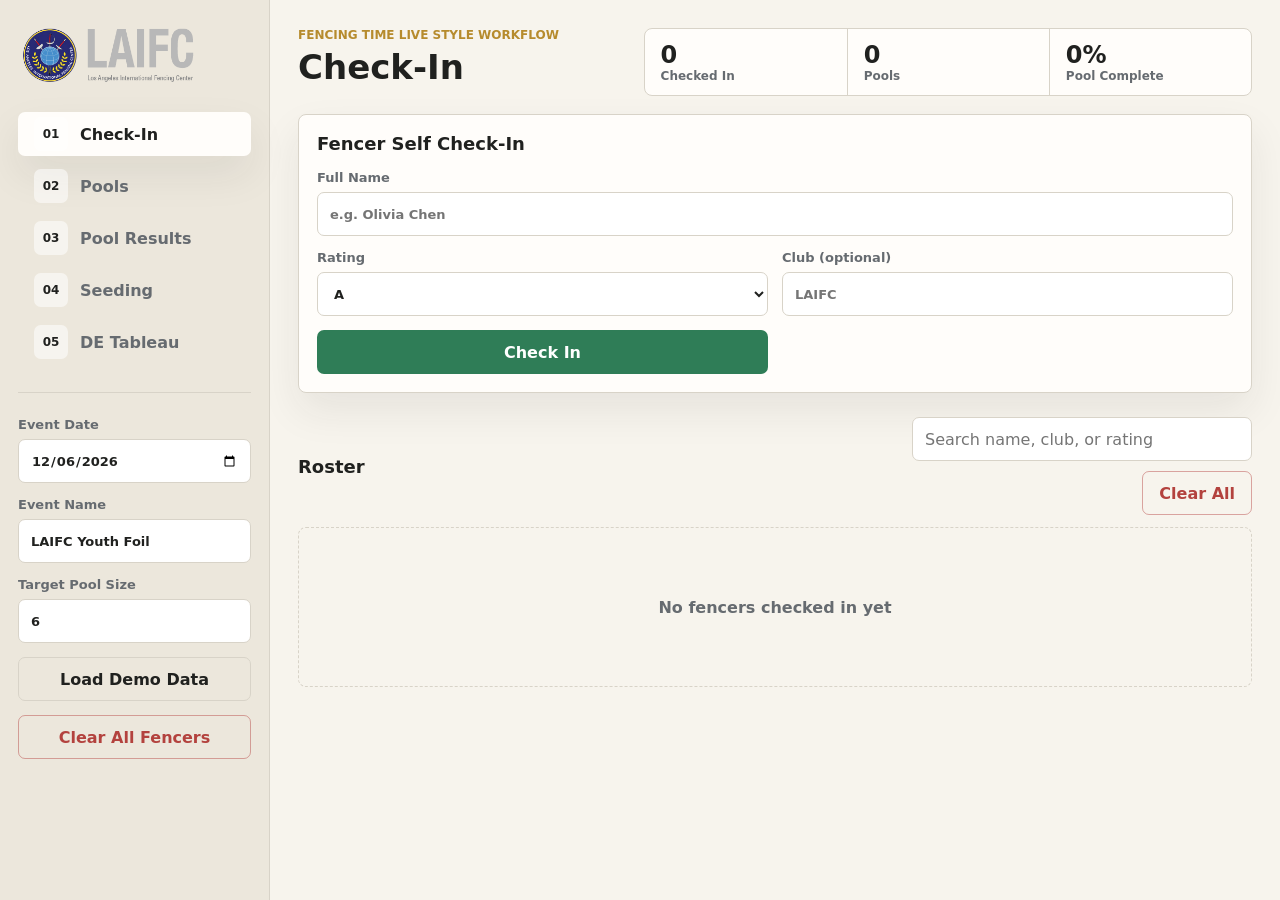
==== laifc-live/index.html @ d073f883 "Add LAIFC autocomplete roster" ====
<!doctype html>
<html lang="en">
  <head>
    <meta charset="UTF-8" />
    <meta name="viewport" content="width=device-width, initial-scale=1, viewport-fit=cover" />
    <meta name="apple-mobile-web-app-capable" content="yes" />
    <meta name="apple-mobile-web-app-title" content="LAIFC Live" />
    <meta name="theme-color" content="#f6f3ed" />
    <title>LAIFC Fencing Live</title>
    <link rel="stylesheet" href="./styles.css" />
  </head>
  <body>
    <div class="app-shell">
      <aside class="sidebar">
        <div class="brand">
          <img class="brand-logo" src="./assets/laifc_logo_v2.webp" alt="LAIFC" />
        </div>
        <nav class="steps" aria-label="Competition workflow">
          <button class="step active" data-view="checkin">
            <span>01</span>
            <strong>Check-In</strong>
          </button>
          <button class="step" data-view="pools">
            <span>02</span>
            <strong>Pools</strong>
          </button>
          <button class="step" data-view="results">
            <span>03</span>
            <strong>Pool Results</strong>
          </button>
          <button class="step" data-view="seeding">
            <span>04</span>
            <strong>Seeding</strong>
          </button>
          <button class="step" data-view="de">
            <span>05</span>
            <strong>DE Tableau</strong>
          </button>
        </nav>
        <div class="event-panel">
          <label>
            Event Date
            <input id="eventDate" type="date" />
          </label>
          <label>
            Event Name
            <input id="eventName" type="text" />
          </label>
          <label>
            Target Pool Size
            <input id="targetPoolSize" type="number" min="3" max="8" value="6" />
          </label>
          <button id="loadDemo" class="ghost-button" type="button">Load Demo Data</button>
          <button id="clearAllFencers" class="ghost-button danger-button" type="button">Clear All Fencers</button>
        </div>
      </aside>

      <main>
        <header class="topbar">
          <div class="topbar-row">
            <div>
              <p class="eyebrow">Fencing Time Live style workflow</p>
              <h1 id="viewTitle">Check-In</h1>
            </div>
            <div class="stats-strip">
              <div><strong id="statChecked">0</strong><span>Checked In</span></div>
              <div><strong id="statPools">0</strong><span>Pools</span></div>
              <div><strong id="statComplete">0%</strong><span>Pool Complete</span></div>
            </div>
          </div>
        </header>

        <section id="checkin" class="view active">
          <div class="self-checkin">
            <div class="manual-panel">
              <h2>Fencer Self Check-In</h2>
              <div class="form-grid checkin-form">
                <label class="wide-field autocomplete-field">
                  Full Name
                  <input id="newName" autocomplete="off" placeholder="e.g. Olivia Chen" />
                  <div id="nameSuggestions" class="name-suggestions"></div>
                </label>
                <label>Rating
                  <select id="newRating">
                    <option>A</option><option>B</option><option>C</option><option>D</option>
                    <option>E</option><option>U</option>
                  </select>
                </label>
                <label>Club (optional)<input id="newClub" placeholder="LAIFC" /></label>
                <button id="addFencer" class="secondary-button" type="button">Check In</button>
              </div>
            </div>
          </div>
          <div class="section-head">
            <h2>Roster</h2>
            <div class="roster-tools">
              <input id="fencerSearch" class="search" placeholder="Search name, club, or rating" />
              <button id="clearAllFencersInline" class="ghost-button danger-button" type="button">Clear All</button>
            </div>
          </div>
          <div id="rosterList" class="roster-list"></div>
        </section>

        <section id="pools" class="view">
          <div class="toolbar">
            <button id="snakeSeedPools" class="primary-button" type="button">Snake Pools</button>
            <button id="ratingClusterPools" class="secondary-button" type="button">Group Similar Ratings</button>
            <button id="addPool" class="ghost-button" type="button">Add Pool</button>
            <button id="clearPools" class="ghost-button" type="button">Clear Pools</button>
          </div>
          <div class="pool-workspace">
            <div class="unassigned-panel">
              <div class="section-head compact">
                <h2>Unassigned Fencers</h2>
                <span>Drag into any pool</span>
              </div>
              <div id="checkedFencerBank" class="fencer-bank"></div>
            </div>
            <div>
              <div class="section-head compact pool-board-head">
                <h2>Pools</h2>
                <span>Empty pools can be deleted</span>
              </div>
              <div id="poolBoard" class="pool-board"></div>
            </div>
          </div>
        </section>

        <section id="results" class="view">
          <div class="toolbar">
            <button id="saveScores" class="primary-button" type="button">Save Scores</button>
            <button id="fillDemoScores" class="secondary-button" type="button">Fill Demo Scores</button>
            <button id="clearScores" class="ghost-button" type="button">Clear Scores</button>
            <span id="saveStatus" class="save-status">Not saved yet</span>
          </div>
          <div id="poolResults" class="pool-results"></div>
        </section>

        <section id="seeding" class="view">
          <div class="seed-page">
            <div class="seed-search-row">
              <label>
                Search
                <input id="seedSearch" class="search underline-search" autocomplete="off" />
              </label>
              <button class="primary-button seed-search-button" type="button">Search</button>
            </div>
            <div class="seed-results-wrap">
              <table class="seed-results-table">
                <thead>
                  <tr>
                    <th>Place</th>
                    <th>Name</th>
                    <th>V</th>
                    <th>M</th>
                    <th>V / M</th>
                    <th>TS</th>
                    <th>TR</th>
                    <th>Ind</th>
                    <th>Status</th>
                    <th>Rating</th>
                  </tr>
                </thead>
                <tbody id="seedingRows"></tbody>
              </table>
            </div>
          </div>
        </section>

        <section id="de" class="view">
          <div class="ftl-page">
            <div class="ftl-tableau-head">
              <div>
                <h2 id="tableauEventName">LAIFC Youth Foil</h2>
                <span>Post-pool format</span>
              </div>
            </div>

            <div class="ftl-actions">
              <div class="segmented" role="group" aria-label="Post-pool format">
                <button class="mode-button active" data-mode="double-de" type="button">Double DE</button>
                <button class="mode-button" data-mode="second-pools" type="button">15-Touch Pools</button>
              </div>
              <button id="generateDE" class="primary-button" type="button">Generate</button>
              <button id="resetDESeeding" class="ghost-button" type="button">Reset to Seeding</button>
              <button id="clearDE" class="ghost-button" type="button">Clear</button>
            </div>

            <div class="ftl-meta">
              <span>Round: Direct Elimination</span>
              <span id="tableauFencerCount">0 fencers</span>
              <span id="tableauFormatLabel">Double DE Tableau</span>
            </div>

            <div id="postModeNote" class="mode-note"></div>

            <div class="de-layout">
              <div class="ftl-tableau-scroll">
                <div id="bracket" class="bracket"></div>
              </div>
            </div>
          </div>
        </section>
      </main>
    </div>

    <script src="./app.js?v=20260522-laifc-cache"></script>
  </body>
</html>
---- laifc-live/styles.css ----
:root {
  color-scheme: light;
  --ink: #20211f;
  --muted: #666b70;
  --line: #d8d3c8;
  --paper: #f7f4ed;
  --panel: #fffdfa;
  --blue: #215f9a;
  --blue-dark: #15446f;
  --green: #2f7d57;
  --red: #b3423e;
  --gold: #b68b2d;
  --shadow: 0 18px 40px rgba(35, 35, 35, 0.08);
}

* {
  box-sizing: border-box;
}

body {
  margin: 0;
  min-height: 100vh;
  background: var(--paper);
  color: var(--ink);
  font-family: Inter, ui-sans-serif, system-ui, -apple-system, BlinkMacSystemFont, "Segoe UI", sans-serif;
}

button,
input,
select {
  font: inherit;
}

button {
  min-height: 44px;
  border: 0;
  border-radius: 7px;
  padding: 0 16px;
  font-weight: 750;
  cursor: pointer;
  touch-action: manipulation;
}

input,
select {
  width: 100%;
  min-height: 44px;
  border: 1px solid var(--line);
  border-radius: 7px;
  padding: 0 12px;
  background: white;
  color: var(--ink);
}

label {
  display: grid;
  gap: 7px;
  color: var(--muted);
  font-size: 13px;
  font-weight: 700;
}

.app-shell {
  display: grid;
  grid-template-columns: 270px minmax(0, 1fr);
  min-height: 100vh;
}

.sidebar {
  position: sticky;
  top: 0;
  height: 100vh;
  padding: 24px 18px;
  border-right: 1px solid var(--line);
  background: #ece7dc;
}

.brand {
  display: grid;
  gap: 10px;
  margin-bottom: 26px;
  text-align: center;
}

.brand-logo {
  display: block;
  width: 100%;
  height: auto;
  flex: 0 0 auto;
  border-radius: 6px;
}

.brand strong,
.brand span {
  display: block;
}

.brand span {
  margin-top: 3px;
  color: var(--muted);
  font-size: 12px;
}

.steps {
  display: grid;
  gap: 8px;
  width: 100%;
}

.step {
  display: flex;
  align-items: center;
  gap: 12px;
  width: 100%;
  box-sizing: border-box;
  background: transparent;
  color: var(--muted);
  text-align: left;
}

.step span {
  display: grid;
  place-items: center;
  width: 34px;
  height: 34px;
  border-radius: 7px;
  background: rgba(255, 255, 255, 0.55);
  color: var(--ink);
  font-size: 12px;
}

.step.active {
  background: var(--panel);
  color: var(--ink);
  box-shadow: var(--shadow);
}

.event-panel {
  display: grid;
  gap: 14px;
  margin-top: 28px;
  padding-top: 24px;
  border-top: 1px solid var(--line);
}

main {
  min-width: 0;
  padding: 28px;
}

.topbar {
  display: grid;
  margin-bottom: 18px;
}

.topbar-row {
  display: grid;
  grid-template-columns: minmax(220px, 0.7fr) minmax(0, 1.3fr);
  gap: 18px;
  align-items: stretch;
}

.eyebrow {
  margin: 0 0 7px;
  color: var(--gold);
  font-size: 12px;
  font-weight: 900;
  text-transform: uppercase;
}

h1,
h2,
p {
  margin: 0;
}

h1 {
  font-size: 34px;
  line-height: 1.1;
}

h2 {
  font-size: 18px;
}

.stats-strip {
  display: grid;
  grid-template-columns: repeat(3, minmax(92px, 1fr));
  width: 100%;
  overflow: hidden;
  border: 1px solid var(--line);
  border-radius: 8px;
  background: var(--panel);
}

.stats-strip div {
  padding: 12px 16px;
  border-left: 1px solid var(--line);
}

.stats-strip div:first-child {
  border-left: 0;
}

.stats-strip strong,
.stats-strip span {
  display: block;
}

.stats-strip strong {
  font-size: 24px;
}

.stats-strip span {
  color: var(--muted);
  font-size: 12px;
  font-weight: 700;
}

.view {
  display: none;
}

.view.active {
  display: block;
}

.checkin-layout {
  display: grid;
  grid-template-columns: minmax(290px, 0.85fr) minmax(0, 1.4fr);
  gap: 18px;
}

.pool-workspace {
  display: grid;
  gap: 18px;
}

.manual-panel,
.pool-card,
.result-panel {
  border: 1px solid var(--line);
  border-radius: 8px;
  background: var(--panel);
  box-shadow: var(--shadow);
}

.toolbar {
  display: flex;
  gap: 10px;
  flex-wrap: wrap;
}

.manual-panel {
  padding: 18px;
}

.self-checkin {
  max-width: none;
}

.panel-title {
  display: flex;
  align-items: center;
  justify-content: space-between;
  gap: 12px;
}

.panel-title span {
  color: var(--muted);
  font-size: 13px;
  font-weight: 800;
}

.form-grid {
  display: grid;
  grid-template-columns: repeat(2, minmax(0, 1fr));
  gap: 14px;
  margin-top: 16px;
}

.wide-field {
  grid-column: 1 / -1;
}

.autocomplete-field {
  position: relative;
}

.name-suggestions {
  display: none;
  position: absolute;
  z-index: 20;
  top: calc(100% + 6px);
  left: 0;
  right: 0;
  max-height: 280px;
  overflow-y: auto;
  border: 1px solid var(--line);
  border-radius: 8px;
  background: var(--panel);
  box-shadow: var(--shadow);
}

.name-suggestions.active {
  display: grid;
}

.name-suggestions button {
  display: grid;
  grid-template-columns: minmax(0, 1fr) auto;
  gap: 10px;
  align-items: center;
  width: 100%;
  min-height: 58px;
  border-bottom: 1px solid var(--line);
  border-radius: 0;
  padding: 10px 14px;
  background: transparent;
  color: var(--ink);
  text-align: left;
}

.name-suggestions button:active,
.name-suggestions button:hover {
  background: #f1eee6;
}

.name-suggestions strong,
.name-suggestions span {
  pointer-events: none;
}

.name-suggestions button:last-child {
  border-bottom: 0;
}

.name-suggestions span,
.suggestion-empty {
  color: var(--muted);
  font-size: 12px;
  font-weight: 750;
}

.suggestion-empty {
  padding: 14px;
}

.primary-button {
  background: var(--blue);
  color: white;
}

.primary-button:active {
  background: var(--blue-dark);
}

.secondary-button {
  background: var(--green);
  color: white;
}

.ghost-button {
  border: 1px solid var(--line);
  background: transparent;
  color: var(--ink);
}

.danger-button {
  border-color: rgba(179, 66, 62, 0.45);
  color: var(--red);
}

.section-head {
  display: flex;
  align-items: center;
  justify-content: space-between;
  gap: 12px;
  margin: 24px 0 12px;
}

.section-head.compact {
  margin-top: 0;
}

.section-head span {
  color: var(--muted);
  font-size: 13px;
  font-weight: 700;
}

.search {
  max-width: 340px;
}

.roster-tools {
  display: flex;
  gap: 10px;
  flex-wrap: wrap;
  justify-content: flex-end;
}

.roster-list,
.fencer-bank,
.seed-list {
  display: grid;
  gap: 8px;
}

.unassigned-panel {
  min-width: 0;
}

.fencer-bank {
  grid-template-columns: repeat(auto-fit, minmax(280px, 1fr));
}

.fencer-row {
  display: grid;
  grid-template-columns: 42px minmax(0, 1fr) auto auto auto;
  gap: 10px;
  align-items: center;
  min-height: 58px;
  padding: 8px;
  border: 1px solid var(--line);
  border-radius: 8px;
  background: var(--panel);
}

.pool-fencer-row {
  grid-template-columns: 42px minmax(180px, 1fr) 112px;
  -webkit-user-drag: none;
}

.bank-fencer-row {
  grid-template-columns: 42px minmax(0, 1fr) 112px;
}

.bank-move-select {
  display: block;
}

@media (hover: none) and (pointer: coarse) {
  .bank-fencer-row {
    grid-template-columns: 42px minmax(0, 1fr);
  }

  .bank-move-select {
    display: none;
  }
}

.touch-dragging .bank-fencer-row {
  grid-template-columns: 42px minmax(0, 1fr);
}

.touch-dragging .bank-move-select {
  display: none;
}

.fencer-row[draggable="true"] {
  cursor: grab;
}

.pool-fencer-row {
  touch-action: none;
  user-select: none;
  -webkit-user-select: none;
}

.touch-drag-source {
  opacity: 0.35;
}

.pool-fencer-row.drop-before {
  border-top: 4px solid var(--blue);
  padding-top: 5px;
}

.touch-drag-ghost {
  position: fixed;
  top: 0;
  left: 0;
  z-index: 1000;
  grid-template-columns: 42px minmax(180px, 1fr);
  pointer-events: none;
  opacity: 0.96;
  box-shadow: 0 18px 42px rgba(20, 25, 30, 0.18);
  transform-origin: top left;
}

.touch-dragging {
  cursor: grabbing;
}

.rating {
  display: grid;
  place-items: center;
  width: 38px;
  height: 38px;
  border-radius: 7px;
  background: #e4edf5;
  color: var(--blue-dark);
  font-weight: 900;
}

.fencer-row strong,
.fencer-row span {
  display: block;
  overflow: hidden;
  text-overflow: ellipsis;
  white-space: nowrap;
}

.fencer-row span {
  color: var(--muted);
  font-size: 13px;
}

.pill {
  min-width: 78px;
  border-radius: 999px;
  padding: 7px 10px;
  background: #eee8da;
  text-align: center;
  font-size: 12px;
  font-weight: 850;
}

.pill.ready {
  background: #dfeee4;
  color: #21583d;
}

.toolbar {
  margin-bottom: 16px;
}

.segmented {
  display: inline-grid;
  grid-template-columns: repeat(2, minmax(150px, 1fr));
  overflow: hidden;
  border: 1px solid var(--line);
  border-radius: 8px;
  background: var(--panel);
}

.mode-button {
  border-radius: 0;
  background: transparent;
  color: var(--muted);
}

.mode-button.active {
  background: var(--ink);
  color: white;
}

.pool-board {
  display: grid;
  grid-template-columns: repeat(auto-fit, minmax(390px, 1fr));
  gap: 14px;
}

.pool-card {
  min-height: 180px;
  padding: 14px;
}

.pool-card.drag-over {
  outline: 3px solid rgba(33, 95, 154, 0.25);
}

.pool-card header {
  display: flex;
  justify-content: space-between;
  align-items: flex-start;
  gap: 10px;
  margin-bottom: 12px;
}

.pool-card header span {
  display: block;
  margin-top: 4px;
  color: var(--muted);
  font-size: 13px;
  font-weight: 800;
}

.delete-pool-button {
  min-height: 36px;
  padding: 0 10px;
  font-size: 12px;
}

.delete-pool-button:disabled {
  cursor: not-allowed;
  opacity: 0.38;
}

.pool-list {
  display: grid;
  gap: 8px;
  min-height: 130px;
}

.move-select {
  min-width: 112px;
}

.pool-results {
  display: grid;
  gap: 16px;
}

.pool-sheet {
  overflow: hidden;
  border: 1px solid #b9c1ca;
  border-radius: 6px;
  background: white;
  box-shadow: var(--shadow);
}

.print-pool-title,
.print-pool-heading {
  display: none;
}

.pool-sheet-header {
  display: flex;
  justify-content: space-between;
  align-items: center;
  gap: 12px;
  padding: 10px 12px;
  border-bottom: 1px solid #b9c1ca;
  background: #2d5f8f;
  color: white;
}

.pool-sheet-header h2 {
  font-size: 18px;
}

.pool-sheet-header span {
  display: block;
  margin-top: 2px;
  color: rgba(255, 255, 255, 0.78);
  font-size: 12px;
  font-weight: 800;
}

.pool-sheet-actions {
  display: flex;
  align-items: center;
  gap: 10px;
}

.print-pool-button {
  min-height: 34px;
  padding: 0 12px;
  background: rgba(255, 255, 255, 0.92);
  color: var(--blue-dark);
  font-size: 12px;
}

.pool-sheet-scroll {
  overflow-x: auto;
}

.pool-sheet-table {
  width: 100%;
  min-width: 780px;
  border-collapse: collapse;
  background: white;
}

.pool-sheet-table th,
.pool-sheet-table td {
  border: 1px solid #d5dbe2;
  padding: 4px;
  text-align: center;
}

.pool-sheet-table thead th {
  position: sticky;
  top: 0;
  z-index: 2;
  background: #e9edf2;
  color: #415160;
  font-size: 12px;
  font-weight: 900;
}

.pool-name-col {
  position: sticky;
  left: 0;
  z-index: 3;
  width: 260px;
  min-width: 260px;
  background: #f8fafc;
  text-align: left !important;
}

.pool-sheet-table thead .pool-name-col {
  z-index: 4;
}

.pool-name-col {
  display: flex;
  align-items: center;
  gap: 8px;
}

.pool-name-col strong,
.pool-name-col span {
  display: block;
  overflow: hidden;
  text-overflow: ellipsis;
  white-space: nowrap;
}

.pool-name-col span {
  color: var(--muted);
  font-size: 12px;
}

.pool-line-number {
  display: grid !important;
  place-items: center;
  flex: 0 0 24px;
  width: 24px;
  height: 24px;
  border-radius: 4px;
  background: #2d5f8f;
  color: white !important;
  font-size: 12px !important;
  font-weight: 900;
}

.opponent-col {
  width: 50px;
  min-width: 50px;
}

.matrix-score-input {
  width: 42px;
  min-height: 32px;
  padding: 0 4px;
  border-radius: 3px;
  text-align: center;
}

.self-cell {
  background: #3f4851;
  color: white;
  font-weight: 900;
}

.won-cell {
  background: #e8f3ec;
}

.lost-cell {
  background: #fff0ef;
}

.stat-cell,
.place-cell {
  width: 46px;
  min-width: 46px;
  font-weight: 900;
}

.place-cell {
  background: #f1eee6;
}

.result-panel {
  overflow: hidden;
}

.result-panel header {
  display: flex;
  justify-content: space-between;
  padding: 14px 16px;
  border-bottom: 1px solid var(--line);
  background: #f1eee6;
}

.score-table,
.standings-table {
  width: 100%;
  border-collapse: collapse;
}

.score-table th,
.score-table td,
.standings-table th,
.standings-table td {
  padding: 9px 10px;
  border-bottom: 1px solid var(--line);
  text-align: left;
}

.score-table th,
.standings-table th {
  color: var(--muted);
  font-size: 12px;
  text-transform: uppercase;
}

.score-input {
  width: 66px;
  min-height: 38px;
  text-align: center;
}

.winner {
  color: var(--green);
  font-weight: 900;
}

.save-status {
  display: inline-flex;
  align-items: center;
  min-height: 42px;
  margin-left: auto;
  color: var(--muted);
  font-size: 13px;
  font-weight: 850;
}

.save-status[data-tone="saved"] {
  color: var(--green);
}

.seed-page {
  display: grid;
  gap: 20px;
}

.seed-search-row {
  display: flex;
  align-items: end;
  gap: 12px;
  max-width: 380px;
}

.seed-search-row label {
  flex: 1;
  color: var(--muted);
  font-size: 15px;
  font-weight: 800;
}

.underline-search {
  min-height: 44px;
  border: 0;
  border-bottom: 1px solid #cfd6df;
  border-radius: 0;
  background: transparent;
  padding-inline: 0;
  box-shadow: none;
}

.seed-search-button {
  width: 92px;
  min-height: 54px;
  font-size: 14px;
}

.seed-results-wrap {
  overflow-x: auto;
  border: 1px solid var(--line);
  background: white;
}

.seed-results-table {
  width: 100%;
  min-width: 980px;
  border-collapse: collapse;
  font-size: 16px;
}

.seed-results-table th,
.seed-results-table td {
  padding: 10px 12px;
  border: 1px solid #d7dde5;
  text-align: left;
}

.seed-results-table th {
  background: #4e71a4;
  color: #ffeb2f;
  font-weight: 900;
}

.seed-results-table td {
  background: white;
}

.seed-results-table td:not(:nth-child(2)) {
  white-space: nowrap;
}

.seed-results-table td strong,
.seed-results-table td span {
  display: block;
}

.seed-results-table td span {
  margin-top: 2px;
  color: var(--muted);
  font-size: 13px;
}

.advanced-status {
  color: #2f7d57;
  font-weight: 900;
}

.empty-table-cell {
  padding: 28px !important;
  color: var(--muted);
  text-align: center !important;
}

.ftl-page {
  border: 1px solid var(--line);
  border-radius: 8px;
  background: #f8fafc;
  overflow: hidden;
  box-shadow: var(--shadow);
}

.ftl-tableau-head {
  display: flex;
  align-items: center;
  justify-content: space-between;
  padding: 14px;
  border-bottom: 1px solid var(--line);
  background: white;
}

.ftl-tableau-head h2 {
  font-size: 22px;
}

.ftl-tableau-head span {
  display: block;
  margin-top: 3px;
  color: var(--muted);
  font-size: 13px;
  font-weight: 800;
}

.ftl-actions {
  display: flex;
  align-items: center;
  gap: 10px;
  flex-wrap: wrap;
  justify-content: space-between;
  padding: 12px;
  border-bottom: 1px solid var(--line);
  background: white;
}

.ftl-meta {
  display: flex;
  gap: 18px;
  padding: 10px 14px;
  border-bottom: 1px solid var(--line);
  background: #eef4fb;
  color: var(--muted);
  font-size: 13px;
  font-weight: 800;
}

.de-layout {
  min-height: 760px;
  padding: 12px;
}

.ftl-seeds {
  min-width: 0;
  border: 1px solid var(--line);
  border-radius: 8px;
  background: white;
  overflow: hidden;
}

.ftl-tableau-scroll {
  min-width: 0;
  overflow-x: auto;
  padding: 12px;
  border: 1px solid var(--line);
  border-radius: 8px;
  background: white;
}

.seed-row {
  display: grid;
  grid-template-columns: 30px minmax(0, 1fr) auto;
  gap: 8px;
  align-items: center;
  min-height: 38px;
  padding: 6px;
  border-bottom: 1px solid #d9dee5;
  background: white;
}

.seed-number {
  display: grid;
  place-items: center;
  width: 26px;
  height: 26px;
  border-radius: 4px;
  background: #2d5f8f;
  color: white;
  font-size: 12px;
  font-weight: 900;
}

.seed-row strong,
.seed-row span {
  display: block;
}

.seed-row span:not(.seed-number):not(.pill) {
  color: var(--muted);
  font-size: 13px;
}

.bracket {
  display: flex;
  gap: 18px;
  overflow-x: auto;
  padding-bottom: 10px;
}

.double-tableau {
  display: grid;
  gap: 18px;
}

.double-tableau > section,
.ftl-bracket-section {
  min-width: 0;
  border: 1px solid var(--line);
  border-radius: 8px;
  background: var(--panel);
  overflow: hidden;
}

.double-tableau > section > h2,
.ftl-bracket-section > h2 {
  margin: 0;
  padding: 10px 12px;
  border-bottom: 1px solid var(--line);
  background: #f8fafc;
  color: var(--ink);
  font-size: 17px;
}

.second-pool-grid {
  display: grid;
  gap: 16px;
}

.mode-note {
  display: block;
  margin: 0;
  padding: 8px 14px;
  border: 0;
  border-bottom: 1px solid #d5dbe2;
  border-radius: 0;
  background: #fff8d8;
  color: var(--muted);
  font-size: 12px;
  font-weight: 750;
}

.round {
  display: grid;
  align-content: start;
  gap: 12px;
  min-width: 300px;
  padding-right: 0;
}

.round h2 {
  position: sticky;
  left: 0;
}

.match {
  display: grid;
  gap: 8px;
  min-height: 132px;
  padding: 10px;
  border: 1px solid var(--line);
  border-radius: 8px;
  background: white;
  box-shadow: 0 10px 24px rgba(35, 35, 35, 0.06);
}

.match-row {
  display: grid;
  grid-template-columns: 34px minmax(0, 1fr) 58px;
  gap: 8px;
  align-items: center;
  min-height: 38px;
  padding: 6px;
  border: 1px solid #e2e6eb;
  border-radius: 7px;
  background: #f8fafc;
  font-size: 14px;
}

.match-winner-row {
  border-color: rgba(47, 125, 87, 0.35);
  background: #eff8f2;
}

.de-draggable-row {
  cursor: grab;
}

.de-draggable-row:active {
  cursor: grabbing;
}

.de-draggable-row .match-score {
  pointer-events: none;
  opacity: 0.65;
}

.de-draggable-row.selected,
.de-draggable-row.drag-over {
  border-color: var(--blue);
  box-shadow: 0 0 0 3px rgba(34, 102, 165, 0.14);
}

.match-seed {
  color: #111;
  font-weight: 900;
  text-align: center;
}

.match-row strong {
  color: var(--ink);
  font-weight: 850;
}

.match-row .bye {
  color: var(--muted);
  font-style: italic;
}

.match-row .tbd {
  color: var(--muted);
  font-style: italic;
}

.match-score {
  min-height: 34px;
  padding: 0 6px;
  border: 1px solid var(--line);
  background: white;
  color: #111;
  font-size: 16px;
  text-align: center;
  border-radius: 6px;
}

.match-actions {
  display: flex;
  gap: 8px;
  border-top: 1px solid #edf0f3;
  padding-top: 8px;
}

.match-actions button {
  flex: 1;
  min-height: 36px;
  padding: 0 8px;
  border-radius: 6px;
  border: 0;
  background: #eef4fb;
  color: var(--blue);
  font-size: 13px;
  font-weight: 800;
}

.match-status {
  padding: 0 2px;
  border-top: 0;
  color: var(--green);
  font-size: 13px;
  font-weight: 850;
}

.elimination-list {
  display: flex;
  flex-wrap: wrap;
  gap: 8px;
}

.empty-state {
  display: grid;
  place-items: center;
  min-height: 160px;
  border: 1px dashed var(--line);
  border-radius: 8px;
  color: var(--muted);
  font-weight: 800;
}

.empty-state.small {
  min-height: 72px;
  padding: 12px;
  text-align: center;
}

@media (max-width: 980px) {
  .app-shell {
    grid-template-columns: 1fr;
  }

  .sidebar {
    position: static;
    height: auto;
    padding: 14px;
    border-right: 0;
    border-bottom: 1px solid var(--line);
  }

  .steps {
    grid-template-columns: repeat(5, 1fr);
  }

  .event-panel {
    grid-template-columns: repeat(3, 1fr);
  }

  main {
    padding: 18px;
  }
}

@media (max-width: 760px) {
  .topbar-row,
  .section-head {
    align-items: stretch;
    grid-template-columns: 1fr;
  }

  .stats-strip,
  .checkin-layout,
  .de-layout,
  .form-grid,
  .pool-board,
  .event-panel {
    grid-template-columns: 1fr;
  }

  .steps {
    grid-template-columns: repeat(2, 1fr);
  }

  .fencer-row {
    grid-template-columns: 42px minmax(0, 1fr);
  }

  .fencer-row .pill,
  .fencer-row button,
  .fencer-row select {
    grid-column: 2;
  }
}

@media print {
  @page {
    size: portrait;
    margin: 12mm;
  }

  * {
    -webkit-print-color-adjust: exact;
    print-color-adjust: exact;
  }

  body {
    background: white;
    color: #20242a;
  }

  .sidebar,
  .topbar,
  .toolbar,
  .view:not(#results) {
    display: none !important;
  }

  .app-shell,
  main,
  #results,
  .pool-results {
    display: block !important;
    min-height: 0;
    padding: 0;
    margin: 0;
  }

  .pool-results {
    gap: 0;
  }

  .pool-sheet {
    break-after: page;
    page-break-after: always;
    break-inside: avoid;
    overflow: visible;
    border: 0;
    border-radius: 0;
    box-shadow: none;
  }

  body.print-single-pool .pool-sheet {
    display: none;
  }

  body.print-single-pool .pool-sheet.print-target {
    display: block;
    break-after: auto;
    page-break-after: auto;
  }

  .pool-sheet:last-child {
    break-after: auto;
    page-break-after: auto;
  }

  .print-pool-title {
    display: block;
    margin: 0 0 10px;
    font-size: 26px;
    font-weight: 400;
  }

  .print-pool-heading {
    display: flex;
    align-items: baseline;
    gap: 10px;
    margin-bottom: 8px;
  }

  .print-pool-heading h2 {
    font-size: 20px;
    text-transform: uppercase;
  }

  .print-pool-heading span {
    color: #4e5964;
    font-size: 11px;
    font-weight: 800;
  }

  .pool-sheet-header {
    display: none;
  }

  .pool-sheet-scroll {
    overflow: visible;
  }

  .pool-sheet-table {
    width: 100%;
    max-width: 100%;
    min-width: 0;
    table-layout: fixed;
    font-size: 9px;
    line-height: 1.08;
  }

  .pool-sheet-table th,
  .pool-sheet-table td {
    padding: 2px;
  }

  .pool-sheet-table thead th {
    position: static;
    background: #4e71a4;
    color: #ffeb2f;
    font-size: 10px;
  }

  .pool-sheet-table thead .pool-name-col {
    position: static;
    width: 19%;
    min-width: 0;
    background: #4e71a4;
    color: #ffeb2f;
  }

  tbody .pool-name-col {
    position: static;
    width: 19%;
    min-width: 0;
    background: white;
    gap: 4px;
  }

  tbody .pool-name-col strong {
    font-size: 10px;
  }

  tbody .pool-name-col span {
    font-size: 8px;
  }

  .pool-line-number {
    flex-basis: 16px;
    width: 16px;
    height: 16px;
    background: #4e71a4;
    color: #ffeb2f !important;
    font-size: 8px !important;
  }

  .opponent-col,
  .stat-cell,
  .place-cell {
    width: auto;
    min-width: 0;
  }

  .matrix-score-input {
    width: 100%;
    min-height: 18px;
    border: 0;
    background: transparent;
    font-size: 11px;
    font-weight: 800;
  }

  .stat-cell,
  .place-cell {
    font-size: 10px;
  }

  .self-cell {
    background: #000;
    color: #000;
  }

  .won-cell {
    background: #c9facb;
  }

  .lost-cell {
    background: #fac5c5;
  }
}
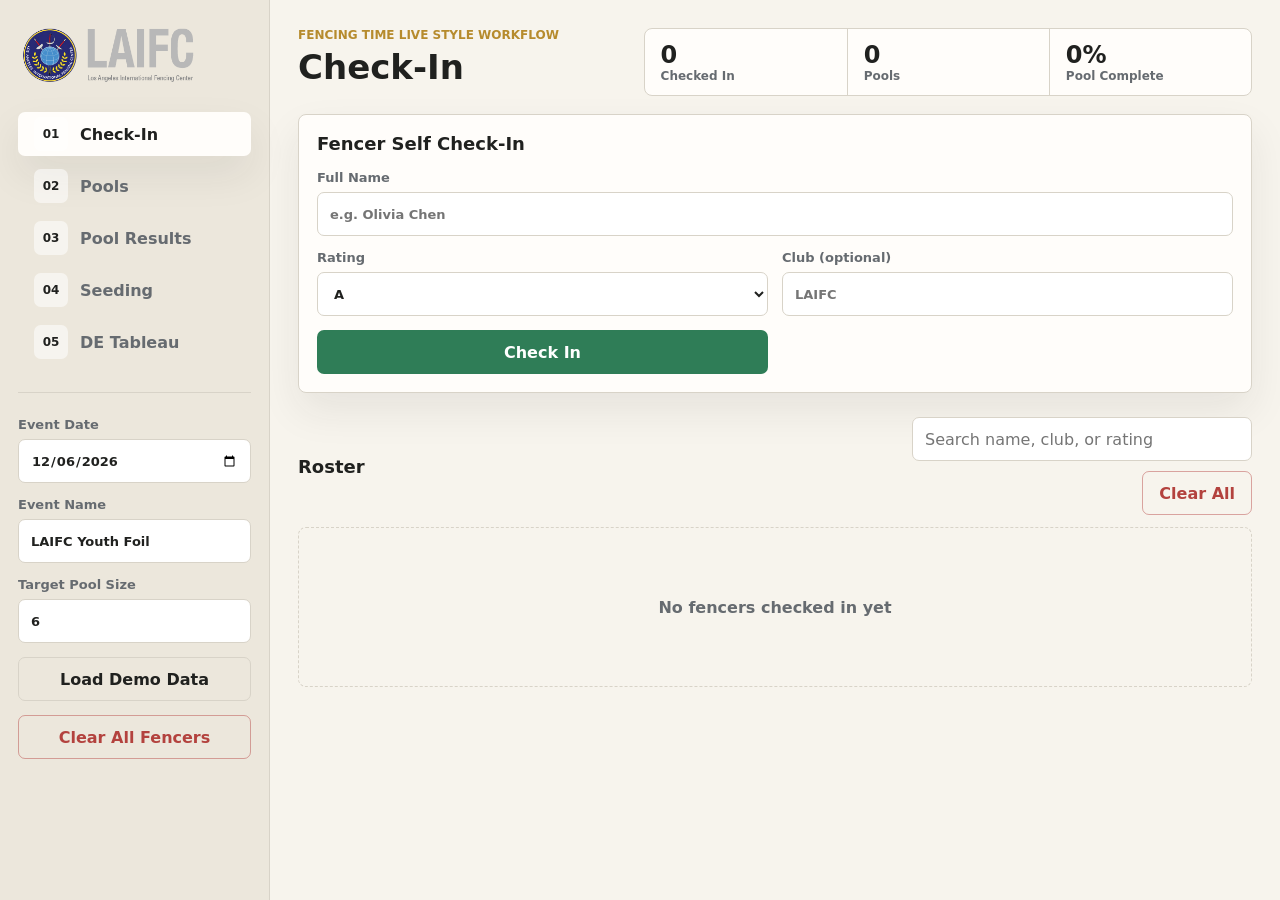
==== commit 40a172a6: "Check in selected autocomplete fencers" ====
--- a/laifc-live/index.html
+++ b/laifc-live/index.html
@@ -204,6 +204,6 @@
       </main>
     </div>
 
-    <script src="./app.js?v=20260522-laifc-cache"></script>
+    <script src="./app.js?v=20260522-pick-checkin"></script>
   </body>
 </html>
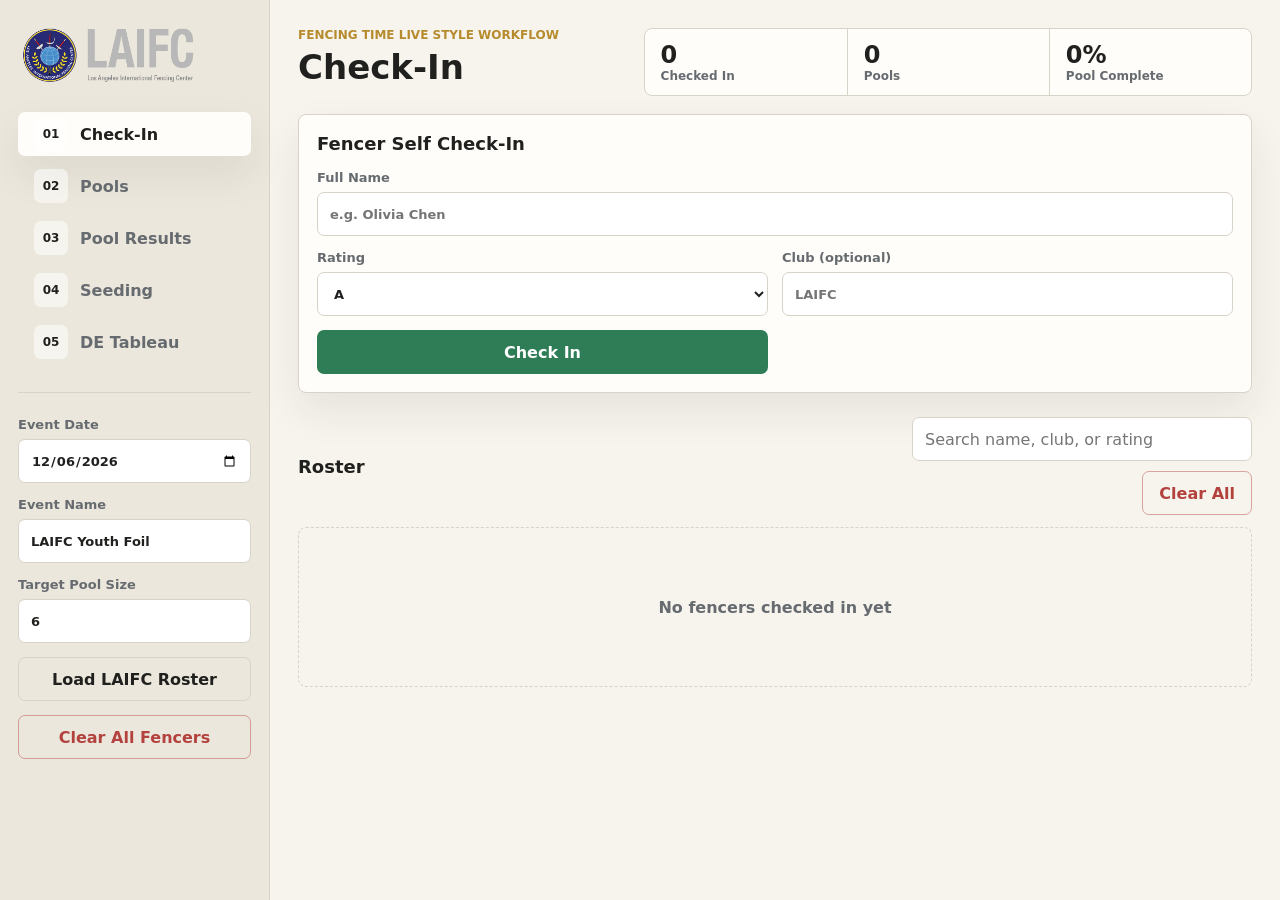
==== commit 826d82de: "Use LAIFC roster for demo load" ====
--- a/laifc-live/index.html
+++ b/laifc-live/index.html
@@ -50,7 +50,7 @@
             Target Pool Size
             <input id="targetPoolSize" type="number" min="3" max="8" value="6" />
           </label>
-          <button id="loadDemo" class="ghost-button" type="button">Load Demo Data</button>
+          <button id="loadDemo" class="ghost-button" type="button">Load LAIFC Roster</button>
           <button id="clearAllFencers" class="ghost-button danger-button" type="button">Clear All Fencers</button>
         </div>
       </aside>
@@ -204,6 +204,6 @@
       </main>
     </div>
 
-    <script src="./app.js?v=20260522-pick-checkin"></script>
+    <script src="./app.js?v=20260522-laifc-demo-roster"></script>
   </body>
 </html>
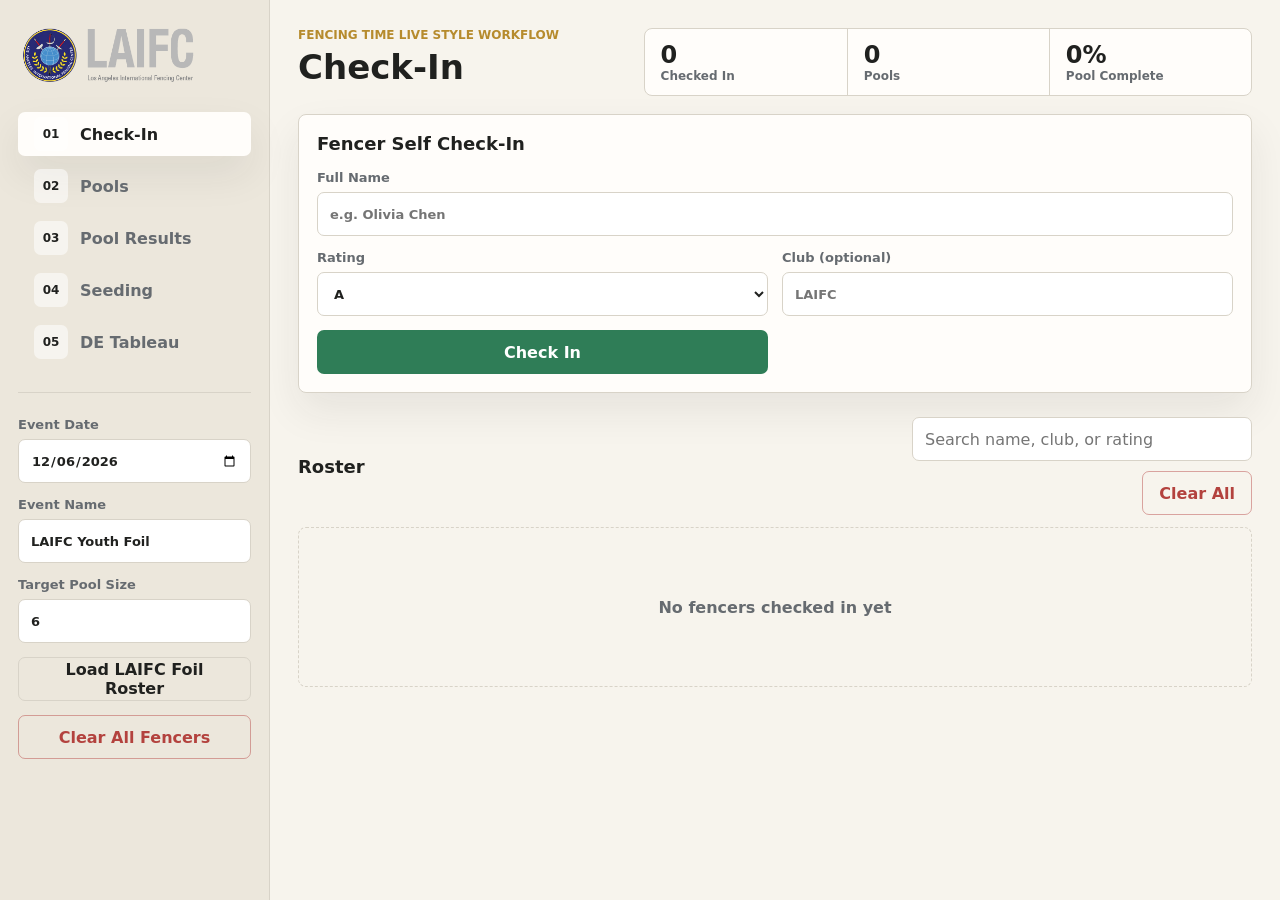
==== commit e14f4f79: "Limit LAIFC roster to foil fencers" ====
--- a/laifc-live/index.html
+++ b/laifc-live/index.html
@@ -50,7 +50,7 @@
             Target Pool Size
             <input id="targetPoolSize" type="number" min="3" max="8" value="6" />
           </label>
-          <button id="loadDemo" class="ghost-button" type="button">Load LAIFC Roster</button>
+          <button id="loadDemo" class="ghost-button" type="button">Load LAIFC Foil Roster</button>
           <button id="clearAllFencers" class="ghost-button danger-button" type="button">Clear All Fencers</button>
         </div>
       </aside>
@@ -204,6 +204,6 @@
       </main>
     </div>
 
-    <script src="./app.js?v=20260522-laifc-demo-roster"></script>
+    <script src="./app.js?v=20260522-laifc-foil-roster"></script>
   </body>
 </html>
